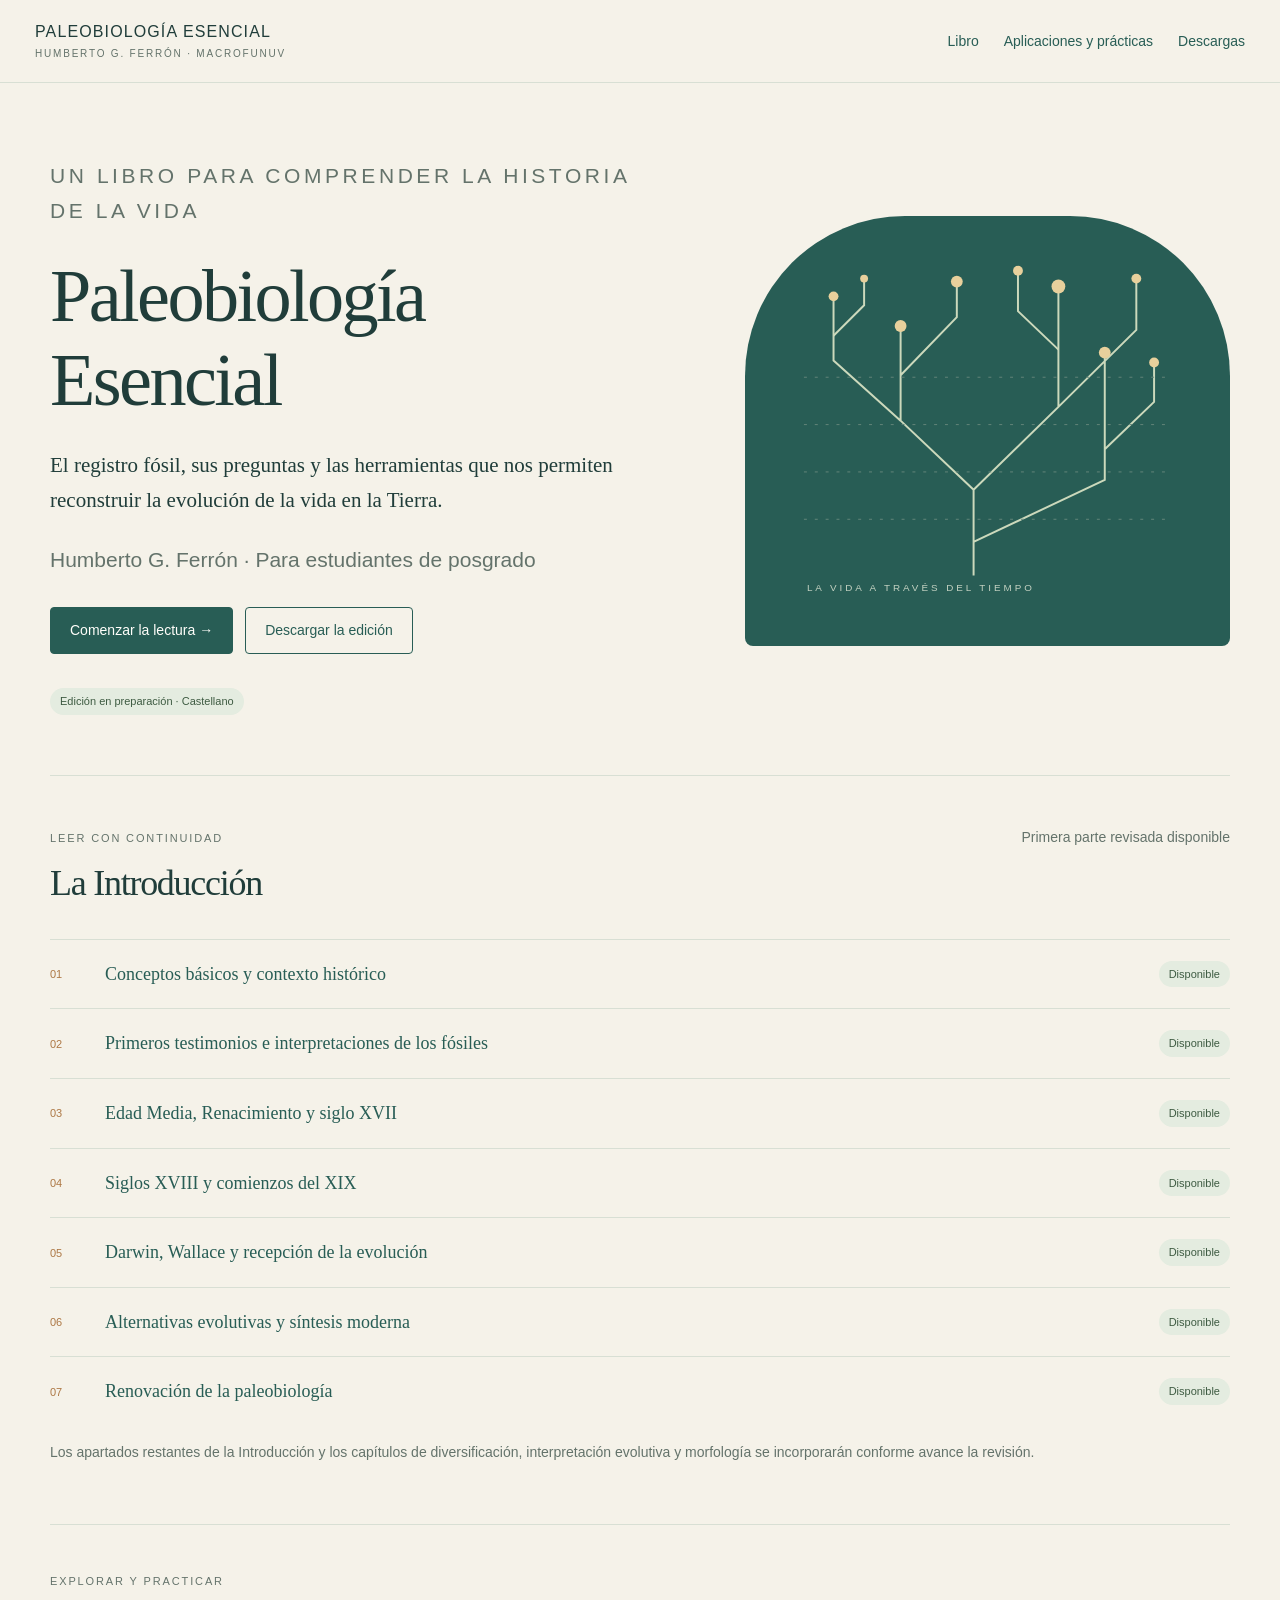
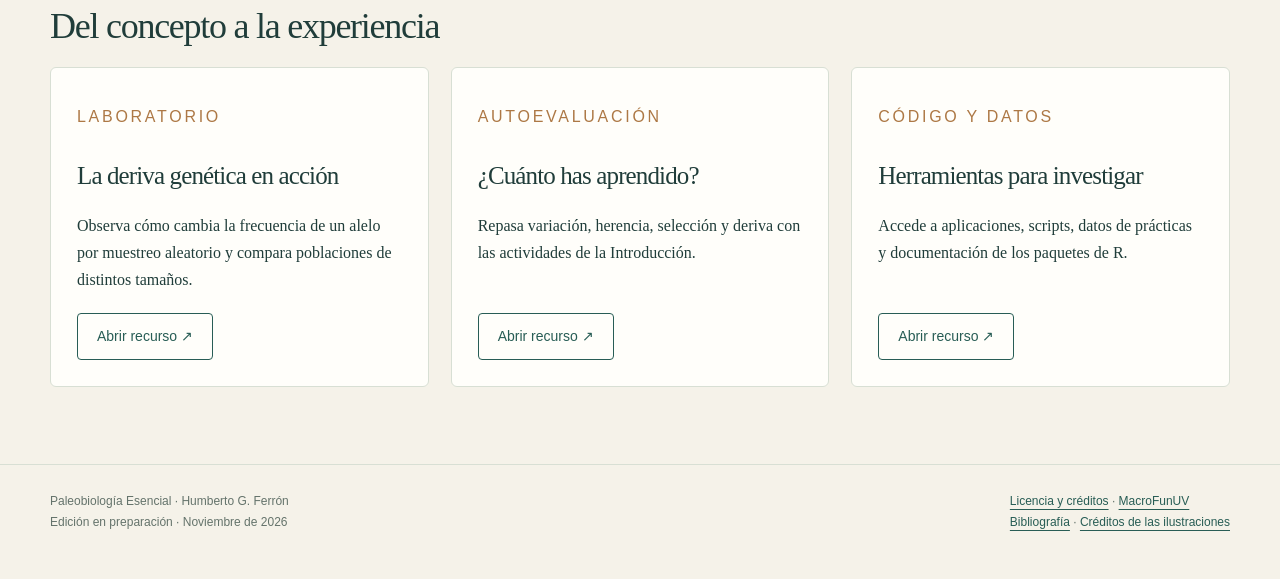
==== portal/index.html @ 77345f2b "Preparar la edición parcial aprobada y el portal docente" ====
<!doctype html><html lang="es"><head><meta charset="utf-8"><meta name="viewport" content="width=device-width,initial-scale=1"><meta name="description" content="Libro abierto de paleobiología de Humberto G. Ferrón para estudiantes de posgrado."><title>Inicio · Paleobiología Esencial</title><link rel="icon" href="assets/marca.svg" type="image/svg+xml"><link rel="stylesheet" href="assets/sitio.css"></head><body><header class="top"><a class="brand" href="index.html">PALEOBIOLOGÍA ESENCIAL<small>HUMBERTO G. FERRÓN · MACROFUNUV</small></a><nav aria-label="Principal"><a href="es/introduccion.html">Libro</a><a href="recursos.html">Aplicaciones y prácticas</a><a href="descargas.html">Descargas</a></nav></header><main class="wrap"><section class="hero"><div><p class="eyebrow">Un libro para comprender la historia de la vida</p><h1>Paleobiología<br>Esencial</h1><p>El registro fósil, sus preguntas y las herramientas que nos permiten reconstruir la evolución de la vida en la Tierra.</p><p class="quiet">Humberto G. Ferrón · Para estudiantes de posgrado</p><div class="actions"><a class="button" href="es/introduccion.html">Comenzar la lectura →</a><a class="button secondary" href="descargas.html">Descargar la edición</a></div><span class="pill">Edición en preparación · Castellano</span></div><div class="hero-art"><svg viewBox="0 0 410 365" role="img" aria-label="Ilustración simbólica de la ramificación de los linajes a través del tiempo"><g fill="none" stroke="#ccd9bc" stroke-width="2"><path d="M191 329V242L117 172V76M191 242L277 158V36M117 172L49 111V46M191 295L324 232V103M277 158L356 80V28M117 126L174 67V31M324 201L374 153V113"/><path d="M49 86L80 55V28M277 100L236 61V20"/></g><g fill="#e8d09c"><circle cx="117" cy="76" r="6"/><circle cx="277" cy="36" r="7"/><circle cx="49" cy="46" r="5"/><circle cx="324" cy="103" r="6"/><circle cx="356" cy="28" r="5"/><circle cx="174" cy="31" r="6"/><circle cx="374" cy="113" r="5"/><circle cx="80" cy="28" r="4"/><circle cx="236" cy="20" r="5"/></g><g stroke="#638579" stroke-width="1"><path d="M19 272H388M19 224H388M19 176H388M19 128H388" stroke-dasharray="3 8"/></g><text x="22" y="345" fill="#c4d2c2" font-family="Arial" font-size="10" letter-spacing="3">LA VIDA A TRAVÉS DEL TIEMPO</text></svg></div></section><section class="section rule"><div class="section-heading"><div><p class="eyebrow">Leer con continuidad</p><h2>La Introducción</h2></div><p class="quiet">Primera parte revisada disponible</p></div><ol class="reading-list"><li><span class="num">01</span><a href="es/introduccion.html#C1-B01.P001">Conceptos básicos y contexto histórico</a><span class="pill">Disponible</span></li><li><span class="num">02</span><a href="es/introduccion.html#C1-B02.P001">Primeros testimonios e interpretaciones de los fósiles</a><span class="pill">Disponible</span></li><li><span class="num">03</span><a href="es/introduccion.html#C1-B03.P001">Edad Media, Renacimiento y siglo XVII</a><span class="pill">Disponible</span></li><li><span class="num">04</span><a href="es/introduccion.html#C1-B04.P001">Siglos XVIII y comienzos del XIX</a><span class="pill">Disponible</span></li><li><span class="num">05</span><a href="es/introduccion.html#C1-B05.P001">Darwin, Wallace y recepción de la evolución</a><span class="pill">Disponible</span></li><li><span class="num">06</span><a href="es/introduccion.html#C1-B06.P001">Alternativas evolutivas y síntesis moderna</a><span class="pill">Disponible</span></li><li><span class="num">07</span><a href="es/introduccion.html#C1-B07.P001">Renovación de la paleobiología</a><span class="pill">Disponible</span></li></ol><p class="quiet">Los apartados restantes de la Introducción y los capítulos de diversificación, interpretación evolutiva y morfología se incorporarán conforme avance la revisión.</p></section><section class="section rule"><p class="eyebrow">Explorar y practicar</p><h2>Del concepto a la experiencia</h2><div class="grid"><article class="card"><p class="eyebrow">Laboratorio</p><h3>La deriva genética en acción</h3><p>Observa cómo cambia la frecuencia de un alelo por muestreo aleatorio y compara poblaciones de distintos tamaños.</p><a class="button secondary" href="laboratorio/deriva.html">Abrir recurso ↗</a></article><article class="card"><p class="eyebrow">Autoevaluación</p><h3>¿Cuánto has aprendido?</h3><p>Repasa variación, herencia, selección y deriva con las actividades de la Introducción.</p><a class="button secondary" href="ejercicios.html">Abrir recurso ↗</a></article><article class="card"><p class="eyebrow">Código y datos</p><h3>Herramientas para investigar</h3><p>Accede a aplicaciones, scripts, datos de prácticas y documentación de los paquetes de R.</p><a class="button secondary" href="recursos.html">Abrir recurso ↗</a></article></div></section></main><footer><div class="wrap"><div>Paleobiología Esencial · Humberto G. Ferrón<br>Edición en preparación · Noviembre de 2026</div><div><a href="es/licencia.html">Licencia y créditos</a> · <a href="https://github.com/MacroFunUV">MacroFunUV</a><br><a href="es/bibliografia.html">Bibliografía</a> · <a href="creditos.html">Créditos de las ilustraciones</a></div></div></footer></body></html>
---- portal/assets/sitio.css ----
:root{--paper:#f5f2e9;--ink:#203d3a;--green:#285d55;--muted:#64736b;--line:#d8dfd4;--ochre:#ad7845;--white:#fffefa}*{box-sizing:border-box}html{scroll-behavior:smooth}body{margin:0;background:var(--paper);color:var(--ink);font:18px/1.7 Georgia,serif}a{color:var(--green);text-underline-offset:4px}button,input,select{font:15px Arial,sans-serif}button,a,input,select{outline-offset:5px}button{cursor:pointer}header.top{max-width:1320px;margin:auto;padding:22px 35px;display:flex;align-items:center;justify-content:space-between;gap:25px;border-bottom:1px solid var(--line)}.brand{color:var(--ink);text-decoration:none;font:16px/1.3 Arial;letter-spacing:.07em}.brand small{display:block;color:var(--muted);font-size:10px;letter-spacing:.18em;margin-top:4px}nav{display:flex;flex-wrap:wrap;gap:25px;font:14px Arial}nav a{text-decoration:none}.wrap{max-width:1250px;margin:auto;padding:0 35px}.eyebrow{font:11px/1.6 Arial;letter-spacing:.17em;text-transform:uppercase;color:var(--muted)}h1,h2,h3{font-weight:400;line-height:1.14;letter-spacing:-.035em}h1{font-size:clamp(42px,5.8vw,78px);margin:18px 0 25px}h2{font-size:36px;margin:15px 0 20px}h3{font-size:25px;margin:12px 0}p{margin:.6em 0 1.2em}.hero{display:grid;grid-template-columns:1.3fr 1fr;gap:65px;align-items:center;padding:64px 0 60px}.hero p{max-width:610px;font-size:21px;line-height:1.65}.hero-art{min-height:370px;background:var(--green);border-radius:160px 160px 8px 8px;padding:35px;display:flex;align-items:center;justify-content:center;position:relative}.hero-art svg{width:100%;max-height:360px}.actions{display:flex;flex-wrap:wrap;gap:12px;margin:30px 0}.button{display:inline-flex;align-items:center;justify-content:center;gap:8px;padding:12px 19px;border-radius:4px;border:1px solid var(--green);background:var(--green);color:var(--white);text-decoration:none;font:14px/1.5 Arial}.button.secondary{background:transparent;color:var(--green)}.pill{display:inline-block;font:11px/1.5 Arial;padding:5px 10px;background:#e4ece0;color:#3e5b42;border-radius:20px}.pill.pending{background:#f0e7d5;color:#806040}.rule{border-top:1px solid var(--line)}.section{padding:42px 0}.section-heading{display:flex;align-items:baseline;justify-content:space-between;gap:25px}.grid{display:grid;grid-template-columns:repeat(3,1fr);gap:22px}.card{background:var(--white);border:1px solid var(--line);border-radius:6px;padding:26px;display:flex;flex-direction:column;align-items:flex-start}.card p{font-size:16px;line-height:1.7}.card .button{margin-top:auto}.card .eyebrow{color:var(--ochre)}.reading-list{margin:15px 0;list-style:none;padding:0}.reading-list li{border-top:1px solid var(--line);padding:19px 0;display:flex;gap:25px;align-items:center}.reading-list .num{font:11px Arial;color:var(--ochre);min-width:30px}.reading-list a{text-decoration:none}.reading-list .pill{margin-left:auto;white-space:nowrap}.quiet{font:14px/1.7 Arial;color:var(--muted)}footer{margin-top:35px;border-top:1px solid var(--line);padding:26px 0 45px;font:12px/1.8 Arial;color:var(--muted)}footer .wrap{display:flex;justify-content:space-between;gap:30px}.page-title{max-width:850px;padding:52px 0 24px}.page-title h1{font-size:52px}.reading{max-width:820px}.note{border-left:3px solid var(--ochre);padding:10px 20px;background:#f0ecdf}.filters{display:flex;gap:13px;flex-wrap:wrap;margin:22px 0}.filters input{padding:13px 15px;min-width:300px;border:1px solid #a8b8ac;border-radius:4px;background:var(--white);flex:1}.filters select{padding:11px;border:1px solid #a8b8ac;background:var(--white);border-radius:4px}.editor-grid{grid-template-columns:repeat(3,1fr)}.editor-card h3{font-size:23px;line-height:1.25}.editor-card .code{font:12px Arial;letter-spacing:.08em;color:var(--muted)}.stats{display:flex;gap:30px;border-block:1px solid var(--line);padding:17px 0;font:14px Arial}.stats span{font-size:27px;display:block;font-family:Georgia;margin-bottom:5px}.controls{display:grid;grid-template-columns:repeat(3,1fr);gap:20px;margin:25px 0}.controls label{font:14px Arial}.controls input{display:block;width:100%;margin-top:12px}.plot{width:100%;background:var(--white);border:1px solid var(--line);border-radius:5px}.result{font:15px/1.7 Arial;min-height:35px}.question{border-top:1px solid var(--line);padding:24px 0}.question label{display:block;font-size:17px;margin:9px 0}.question input{margin-right:12px}.question p{font-size:18px}.feedback{font:15px/1.7 Arial;color:var(--green);margin-top:12px}details{border-top:1px solid var(--line);padding:14px 0}summary{font:15px Arial;cursor:pointer}table{border-collapse:collapse;width:100%;font:14px/1.6 Arial}td,th{font-weight:400;text-align:left;vertical-align:top;border-bottom:1px solid var(--line);padding:12px}.scroll{overflow:auto}@media(max-width:850px){header.top{align-items:flex-start;padding:18px 20px}.wrap{padding:0 20px}nav{gap:12px}.hero{grid-template-columns:1fr;gap:28px;padding:35px 0}.hero-art{min-height:250px;border-radius:90px 90px 6px 6px}.hero-art svg{max-height:240px}.grid,.editor-grid{grid-template-columns:1fr}.section{padding:28px 0}.page-title h1{font-size:40px}.controls{grid-template-columns:1fr}.reading-list li{gap:13px}.reading-list .pill{font-size:10px}.stats{gap:22px}.section-heading{display:block}footer .wrap{display:block}.filters input{min-width:180px}}
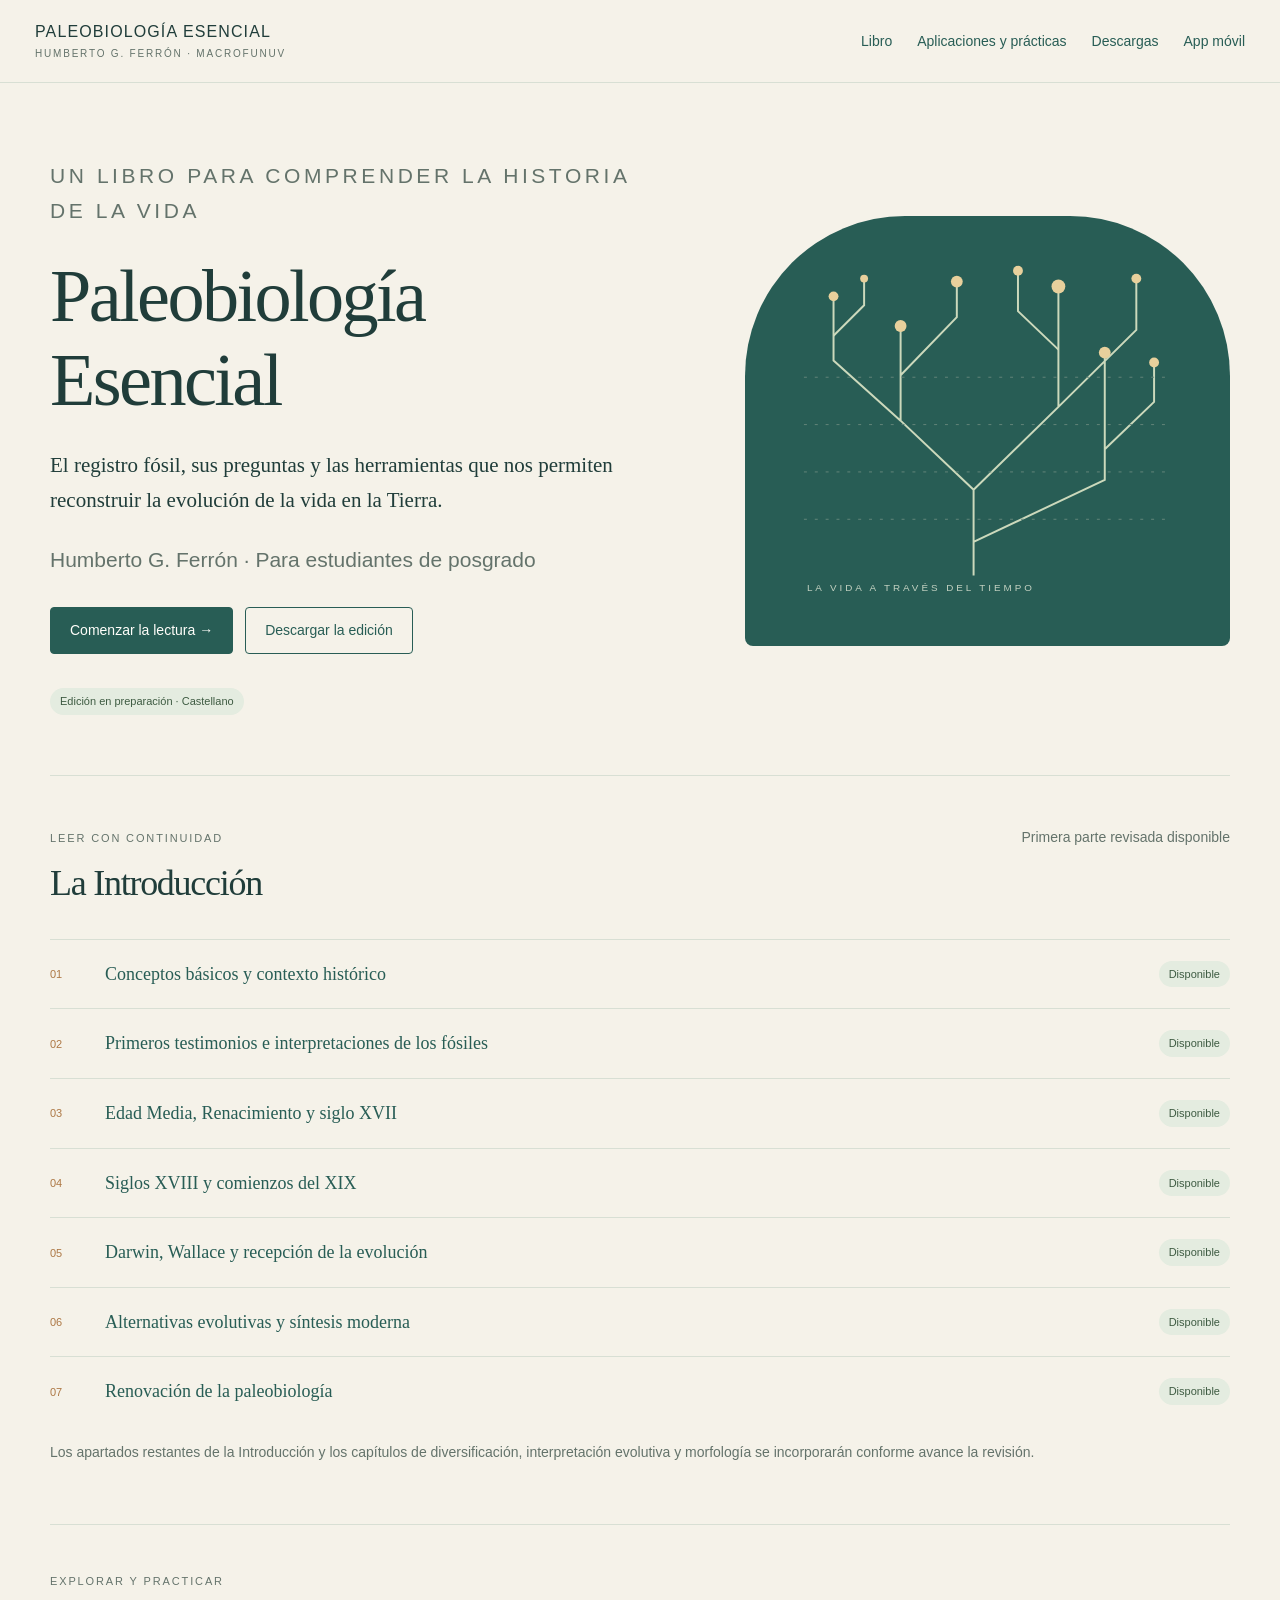
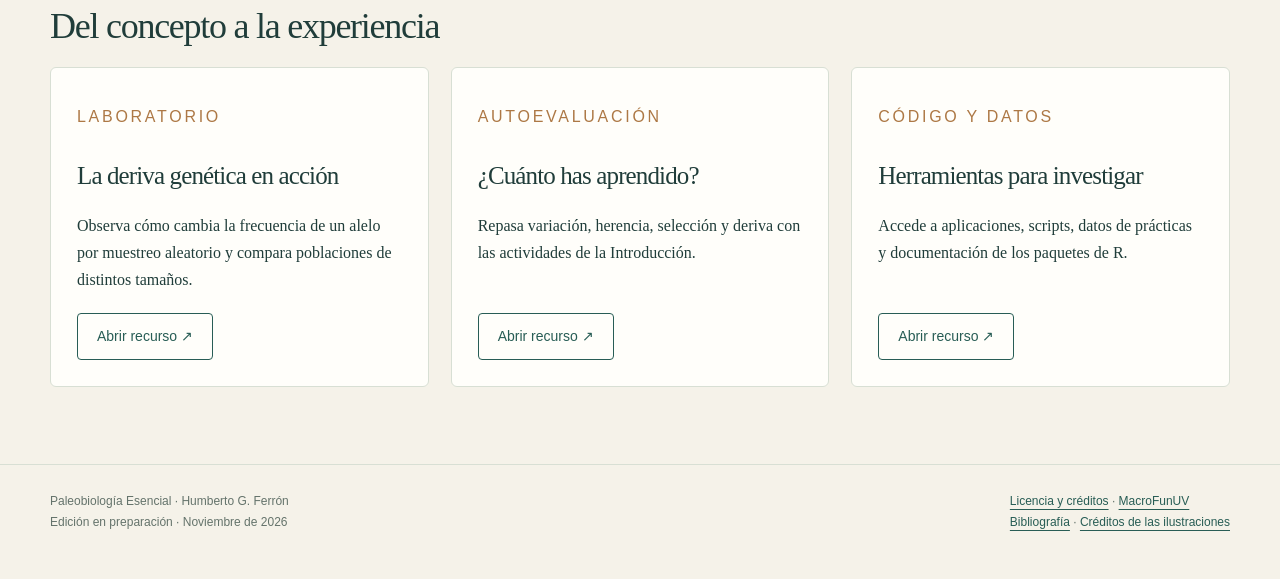
==== commit aa5fdee0: "Añadir aplicación instalable con lectura sin conexión y continuidad por pasajes" ====
--- a/portal/index.html
+++ b/portal/index.html
@@ -1 +1,9 @@
-<!doctype html><html lang="es"><head><meta charset="utf-8"><meta name="viewport" content="width=device-width,initial-scale=1"><meta name="description" content="Libro abierto de paleobiología de Humberto G. Ferrón para estudiantes de posgrado."><title>Inicio · Paleobiología Esencial</title><link rel="icon" href="assets/marca.svg" type="image/svg+xml"><link rel="stylesheet" href="assets/sitio.css"></head><body><header class="top"><a class="brand" href="index.html">PALEOBIOLOGÍA ESENCIAL<small>HUMBERTO G. FERRÓN · MACROFUNUV</small></a><nav aria-label="Principal"><a href="es/introduccion.html">Libro</a><a href="recursos.html">Aplicaciones y prácticas</a><a href="descargas.html">Descargas</a></nav></header><main class="wrap"><section class="hero"><div><p class="eyebrow">Un libro para comprender la historia de la vida</p><h1>Paleobiología<br>Esencial</h1><p>El registro fósil, sus preguntas y las herramientas que nos permiten reconstruir la evolución de la vida en la Tierra.</p><p class="quiet">Humberto G. Ferrón · Para estudiantes de posgrado</p><div class="actions"><a class="button" href="es/introduccion.html">Comenzar la lectura →</a><a class="button secondary" href="descargas.html">Descargar la edición</a></div><span class="pill">Edición en preparación · Castellano</span></div><div class="hero-art"><svg viewBox="0 0 410 365" role="img" aria-label="Ilustración simbólica de la ramificación de los linajes a través del tiempo"><g fill="none" stroke="#ccd9bc" stroke-width="2"><path d="M191 329V242L117 172V76M191 242L277 158V36M117 172L49 111V46M191 295L324 232V103M277 158L356 80V28M117 126L174 67V31M324 201L374 153V113"/><path d="M49 86L80 55V28M277 100L236 61V20"/></g><g fill="#e8d09c"><circle cx="117" cy="76" r="6"/><circle cx="277" cy="36" r="7"/><circle cx="49" cy="46" r="5"/><circle cx="324" cy="103" r="6"/><circle cx="356" cy="28" r="5"/><circle cx="174" cy="31" r="6"/><circle cx="374" cy="113" r="5"/><circle cx="80" cy="28" r="4"/><circle cx="236" cy="20" r="5"/></g><g stroke="#638579" stroke-width="1"><path d="M19 272H388M19 224H388M19 176H388M19 128H388" stroke-dasharray="3 8"/></g><text x="22" y="345" fill="#c4d2c2" font-family="Arial" font-size="10" letter-spacing="3">LA VIDA A TRAVÉS DEL TIEMPO</text></svg></div></section><section class="section rule"><div class="section-heading"><div><p class="eyebrow">Leer con continuidad</p><h2>La Introducción</h2></div><p class="quiet">Primera parte revisada disponible</p></div><ol class="reading-list"><li><span class="num">01</span><a href="es/introduccion.html#C1-B01.P001">Conceptos básicos y contexto histórico</a><span class="pill">Disponible</span></li><li><span class="num">02</span><a href="es/introduccion.html#C1-B02.P001">Primeros testimonios e interpretaciones de los fósiles</a><span class="pill">Disponible</span></li><li><span class="num">03</span><a href="es/introduccion.html#C1-B03.P001">Edad Media, Renacimiento y siglo XVII</a><span class="pill">Disponible</span></li><li><span class="num">04</span><a href="es/introduccion.html#C1-B04.P001">Siglos XVIII y comienzos del XIX</a><span class="pill">Disponible</span></li><li><span class="num">05</span><a href="es/introduccion.html#C1-B05.P001">Darwin, Wallace y recepción de la evolución</a><span class="pill">Disponible</span></li><li><span class="num">06</span><a href="es/introduccion.html#C1-B06.P001">Alternativas evolutivas y síntesis moderna</a><span class="pill">Disponible</span></li><li><span class="num">07</span><a href="es/introduccion.html#C1-B07.P001">Renovación de la paleobiología</a><span class="pill">Disponible</span></li></ol><p class="quiet">Los apartados restantes de la Introducción y los capítulos de diversificación, interpretación evolutiva y morfología se incorporarán conforme avance la revisión.</p></section><section class="section rule"><p class="eyebrow">Explorar y practicar</p><h2>Del concepto a la experiencia</h2><div class="grid"><article class="card"><p class="eyebrow">Laboratorio</p><h3>La deriva genética en acción</h3><p>Observa cómo cambia la frecuencia de un alelo por muestreo aleatorio y compara poblaciones de distintos tamaños.</p><a class="button secondary" href="laboratorio/deriva.html">Abrir recurso ↗</a></article><article class="card"><p class="eyebrow">Autoevaluación</p><h3>¿Cuánto has aprendido?</h3><p>Repasa variación, herencia, selección y deriva con las actividades de la Introducción.</p><a class="button secondary" href="ejercicios.html">Abrir recurso ↗</a></article><article class="card"><p class="eyebrow">Código y datos</p><h3>Herramientas para investigar</h3><p>Accede a aplicaciones, scripts, datos de prácticas y documentación de los paquetes de R.</p><a class="button secondary" href="recursos.html">Abrir recurso ↗</a></article></div></section></main><footer><div class="wrap"><div>Paleobiología Esencial · Humberto G. Ferrón<br>Edición en preparación · Noviembre de 2026</div><div><a href="es/licencia.html">Licencia y créditos</a> · <a href="https://github.com/MacroFunUV">MacroFunUV</a><br><a href="es/bibliografia.html">Bibliografía</a> · <a href="creditos.html">Créditos de las ilustraciones</a></div></div></footer></body></html>+<!doctype html><html lang="es"><head><meta charset="utf-8"><meta name="viewport" content="width=device-width,initial-scale=1"><meta name="description" content="Libro abierto de paleobiología de Humberto G. Ferrón para estudiantes de posgrado."><title>Inicio · Paleobiología Esencial</title><link rel="icon" href="assets/marca.svg" type="image/svg+xml"><link rel="stylesheet" href="assets/sitio.css">
+<!-- paleo-app:start -->
+<link rel="manifest" href="manifest.webmanifest">
+<meta name="theme-color" content="#285d55">
+<link rel="apple-touch-icon" href="assets/app-icon-192.png">
+<link rel="stylesheet" href="assets/app.css">
+<script src="assets/app.js" defer></script>
+<!-- paleo-app:end -->
+</head><body><header class="top"><a class="brand" href="index.html">PALEOBIOLOGÍA ESENCIAL<small>HUMBERTO G. FERRÓN · MACROFUNUV</small></a><nav aria-label="Principal"><a href="es/introduccion.html">Libro</a><a href="recursos.html">Aplicaciones y prácticas</a><a href="descargas.html">Descargas</a><a href="app/">App móvil</a></nav></header><main class="wrap"><section class="hero"><div><p class="eyebrow">Un libro para comprender la historia de la vida</p><h1>Paleobiología<br>Esencial</h1><p>El registro fósil, sus preguntas y las herramientas que nos permiten reconstruir la evolución de la vida en la Tierra.</p><p class="quiet">Humberto G. Ferrón · Para estudiantes de posgrado</p><div class="actions"><a class="button" href="es/introduccion.html">Comenzar la lectura →</a><a class="button secondary" href="descargas.html">Descargar la edición</a></div><span class="pill">Edición en preparación · Castellano</span></div><div class="hero-art"><svg viewBox="0 0 410 365" role="img" aria-label="Ilustración simbólica de la ramificación de los linajes a través del tiempo"><g fill="none" stroke="#ccd9bc" stroke-width="2"><path d="M191 329V242L117 172V76M191 242L277 158V36M117 172L49 111V46M191 295L324 232V103M277 158L356 80V28M117 126L174 67V31M324 201L374 153V113"/><path d="M49 86L80 55V28M277 100L236 61V20"/></g><g fill="#e8d09c"><circle cx="117" cy="76" r="6"/><circle cx="277" cy="36" r="7"/><circle cx="49" cy="46" r="5"/><circle cx="324" cy="103" r="6"/><circle cx="356" cy="28" r="5"/><circle cx="174" cy="31" r="6"/><circle cx="374" cy="113" r="5"/><circle cx="80" cy="28" r="4"/><circle cx="236" cy="20" r="5"/></g><g stroke="#638579" stroke-width="1"><path d="M19 272H388M19 224H388M19 176H388M19 128H388" stroke-dasharray="3 8"/></g><text x="22" y="345" fill="#c4d2c2" font-family="Arial" font-size="10" letter-spacing="3">LA VIDA A TRAVÉS DEL TIEMPO</text></svg></div></section><section class="section rule"><div class="section-heading"><div><p class="eyebrow">Leer con continuidad</p><h2>La Introducción</h2></div><p class="quiet">Primera parte revisada disponible</p></div><ol class="reading-list"><li><span class="num">01</span><a href="es/introduccion.html#C1-B01.P001">Conceptos básicos y contexto histórico</a><span class="pill">Disponible</span></li><li><span class="num">02</span><a href="es/introduccion.html#C1-B02.P001">Primeros testimonios e interpretaciones de los fósiles</a><span class="pill">Disponible</span></li><li><span class="num">03</span><a href="es/introduccion.html#C1-B03.P001">Edad Media, Renacimiento y siglo XVII</a><span class="pill">Disponible</span></li><li><span class="num">04</span><a href="es/introduccion.html#C1-B04.P001">Siglos XVIII y comienzos del XIX</a><span class="pill">Disponible</span></li><li><span class="num">05</span><a href="es/introduccion.html#C1-B05.P001">Darwin, Wallace y recepción de la evolución</a><span class="pill">Disponible</span></li><li><span class="num">06</span><a href="es/introduccion.html#C1-B06.P001">Alternativas evolutivas y síntesis moderna</a><span class="pill">Disponible</span></li><li><span class="num">07</span><a href="es/introduccion.html#C1-B07.P001">Renovación de la paleobiología</a><span class="pill">Disponible</span></li></ol><p class="quiet">Los apartados restantes de la Introducción y los capítulos de diversificación, interpretación evolutiva y morfología se incorporarán conforme avance la revisión.</p></section><section class="section rule"><p class="eyebrow">Explorar y practicar</p><h2>Del concepto a la experiencia</h2><div class="grid"><article class="card"><p class="eyebrow">Laboratorio</p><h3>La deriva genética en acción</h3><p>Observa cómo cambia la frecuencia de un alelo por muestreo aleatorio y compara poblaciones de distintos tamaños.</p><a class="button secondary" href="laboratorio/deriva.html">Abrir recurso ↗</a></article><article class="card"><p class="eyebrow">Autoevaluación</p><h3>¿Cuánto has aprendido?</h3><p>Repasa variación, herencia, selección y deriva con las actividades de la Introducción.</p><a class="button secondary" href="ejercicios.html">Abrir recurso ↗</a></article><article class="card"><p class="eyebrow">Código y datos</p><h3>Herramientas para investigar</h3><p>Accede a aplicaciones, scripts, datos de prácticas y documentación de los paquetes de R.</p><a class="button secondary" href="recursos.html">Abrir recurso ↗</a></article></div></section></main><footer><div class="wrap"><div>Paleobiología Esencial · Humberto G. Ferrón<br>Edición en preparación · Noviembre de 2026</div><div><a href="es/licencia.html">Licencia y créditos</a> · <a href="https://github.com/MacroFunUV">MacroFunUV</a><br><a href="es/bibliografia.html">Bibliografía</a> · <a href="creditos.html">Créditos de las ilustraciones</a></div></div></footer></body></html>
--- a/portal/assets/app.css
+++ b/portal/assets/app.css
@@ -0,0 +1,3 @@
+:root{--app-paper:#fcfbf7;--app-ink:#243e37;--app-green:#285d55;--app-soft:#edf1e7;--app-line:#d6dfd0;--app-muted:#63756a;--app-gold:#e6d3aa}.mobile-app{margin:0;background:var(--app-paper);color:var(--app-ink);font:17px/1.65 Georgia,serif}.mobile-app *{box-sizing:border-box}.mobile-app [hidden]{display:none!important}.app-shell{max-width:980px;margin:auto}.app-header{display:flex;align-items:center;justify-content:space-between;gap:20px;padding:24px 28px;border-bottom:1px solid var(--app-line)}.app-brand{display:flex;align-items:center;gap:12px;color:var(--app-ink);text-decoration:none;font-size:21px;line-height:1.25}.app-brand img{flex:none;border-radius:12px}.app-brand small{display:block;font:9px/1.7 Arial,sans-serif;letter-spacing:.14em;color:var(--app-muted);margin-top:4px}.app-web-link{font:12px/1.4 Arial,sans-serif;color:var(--app-green);white-space:nowrap}.app-main{padding:26px 28px 34px}.app-main h1,.app-main h2,.app-main h3{font-weight:normal;line-height:1.2;margin:0}.app-main h1{font-size:48px;letter-spacing:-.025em;margin:12px 0 18px}.app-main h2{font-size:27px}.app-main h3{font-size:21px}.app-main p{margin:12px 0}.app-welcome{padding:13px 0 27px;max-width:650px}.app-welcome>p:not(.app-eyebrow):not(.app-status){max-width:48ch;color:var(--app-muted)}.app-eyebrow{font:10px/1.5 Arial,sans-serif;letter-spacing:.14em;text-transform:uppercase;color:var(--app-muted);margin:0!important}.app-install-row{display:flex;align-items:center;gap:20px;margin-top:24px;flex-wrap:wrap}.app-button{display:inline-flex;align-items:center;justify-content:center;gap:15px;min-height:46px;border:1px solid var(--app-green);border-radius:7px;padding:11px 18px;background:var(--app-green);color:#fff;text-decoration:none;font:14px/1.4 Arial,sans-serif;cursor:pointer;text-align:center}.app-button:disabled{opacity:.55;cursor:default}.app-text-link,.app-text-button{font:13px/1.5 Arial,sans-serif;color:var(--app-green)}.app-text-button{border:0;background:transparent;padding:10px 0;cursor:pointer;text-decoration:underline}.app-status{font:13px/1.6 Arial,sans-serif;color:var(--app-muted);min-height:1.6em}.app-resume{background:var(--app-green);color:var(--app-paper);padding:28px;border-radius:12px;display:flex;align-items:center;gap:24px;justify-content:space-between}.app-resume .app-eyebrow{color:#cfddc7}.app-resume h2{font-size:27px;margin-top:10px;max-width:26ch}.app-resume p:not(.app-eyebrow){color:#e0e7da;font-size:15px;max-width:48ch}.app-button-light{background:var(--app-paper);color:var(--app-green);border-color:var(--app-paper);flex:none}.app-section{margin-top:36px}.app-section-heading{display:flex;align-items:center;justify-content:space-between;gap:15px;margin-bottom:17px}.app-small{font:12px/1.7 Arial,sans-serif;color:var(--app-muted)}.app-tiles{display:grid;grid-template-columns:repeat(2,minmax(0,1fr));gap:13px}.app-tile{display:block;background:#f1f3eb;border:1px solid var(--app-line);border-radius:10px;padding:22px;text-decoration:none;color:var(--app-ink)}.app-tile:hover{border-color:#7e9b87;background:#ebefe3}.app-tile p{font-size:15px;color:var(--app-muted);margin:9px 0 12px}.app-tile-icon{display:inline-flex;align-items:center;justify-content:center;width:32px;height:32px;border:1px solid #afc3ae;border-radius:50%;font:20px Georgia,serif;color:var(--app-green);margin-bottom:16px}.app-tile-dots{font-size:11px;letter-spacing:-1px}.app-blocks{list-style:none;margin:0;padding:0;border-top:1px solid var(--app-line);counter-reset:app-block}.app-blocks li{counter-increment:app-block;display:flex;align-items:baseline;gap:17px;border-bottom:1px solid var(--app-line);padding:17px 0}.app-blocks li:before{content:counter(app-block,decimal-leading-zero);font:11px Arial,sans-serif;color:#8d9f8e;flex:none}.app-blocks a{color:var(--app-ink);text-decoration:none;font-size:17px;line-height:1.5}.app-blocks a:hover{text-decoration:underline}.app-offline-card{border:1px solid var(--app-line);padding:25px;border-radius:12px;margin-top:34px;background:#f7f6ee}.app-tag{font:10px Arial,sans-serif;padding:6px 9px;border:1px solid #b9c9b3;border-radius:30px;color:var(--app-green);white-space:nowrap}.app-offline-actions{display:flex;gap:20px;align-items:center;flex-wrap:wrap;margin-top:20px}.app-offline-card progress{display:block;width:100%;height:9px;accent-color:var(--app-green);margin-top:20px}.app-help{border-block:1px solid var(--app-line);padding:18px 0;margin-top:30px}.app-help summary{cursor:pointer;color:var(--app-green);font-size:17px}.app-help p{font-size:15px}.app-device-note{font:12px/1.7 Arial,sans-serif;color:var(--app-muted);margin-top:20px!important}.app-footer{padding:0 28px 26px;font:11px/1.7 Arial,sans-serif;color:var(--app-muted)}.app-footer a{color:var(--app-green)}.app-bottom-nav{display:none}.app-offline-page{max-width:620px;margin:8vh auto}.app-offline-page h1{font-size:40px}.mobile-app a:focus-visible,.mobile-app button:focus-visible,.mobile-app summary:focus-visible{outline:3px solid #ac8236;outline-offset:4px}.paleo-offline-notice{font:13px/1.6 Arial,sans-serif;background:#edf1e7;color:#2e5e55;padding:11px 18px;border-bottom:1px solid #c6d3bd;text-align:center}.paleo-offline-notice a{color:inherit}.paleo-app-download{margin-bottom:25px}.paleo-app-download h2{font-weight:normal}
+@media(max-width:650px){.app-header{padding:17px 20px;gap:12px}.app-web-link{font-size:11px}.app-brand{font-size:19px}.app-brand img{width:40px;height:40px}.app-main{padding:19px 20px 30px}.app-main h1{font-size:37px}.app-welcome{padding-top:9px;padding-bottom:20px}.app-resume{padding:23px;display:block}.app-resume h2{font-size:26px}.app-resume .app-button{margin-top:12px;width:100%}.app-section{margin-top:30px}.app-main h2{font-size:25px}.app-section-heading{align-items:baseline}.app-tiles{gap:10px}.app-tile{padding:17px 14px}.app-tile h3{font-size:20px}.app-tile p{font-size:14px}.app-tile .app-small{font-size:11px}.app-offline-card{padding:21px 18px}.app-bottom-nav{position:fixed;bottom:0;left:0;right:0;z-index:1020;display:flex;justify-content:space-around;gap:4px;background:#fcfbf7f5;border-top:1px solid var(--app-line);padding:8px 10px calc(8px + env(safe-area-inset-bottom));backdrop-filter:blur(10px)}.app-bottom-nav a{font:12px/1.5 Arial,sans-serif;color:var(--app-muted);text-decoration:none;padding:9px 12px;min-height:36px}.app-bottom-nav a[aria-current]{background:var(--app-soft);border-radius:7px;color:var(--app-green)}.app-footer{padding:0 20px calc(90px + env(safe-area-inset-bottom))}.app-install-row{gap:16px}.app-offline-page h1{font-size:34px}.app-offline-page{margin-top:3vh}.app-header{padding-top:calc(17px + env(safe-area-inset-top))}}
+@media(prefers-reduced-motion:reduce){.mobile-app *{scroll-behavior:auto!important}}@media print{.app-bottom-nav,.app-install-row,.app-offline-actions,.paleo-offline-notice{display:none!important}}
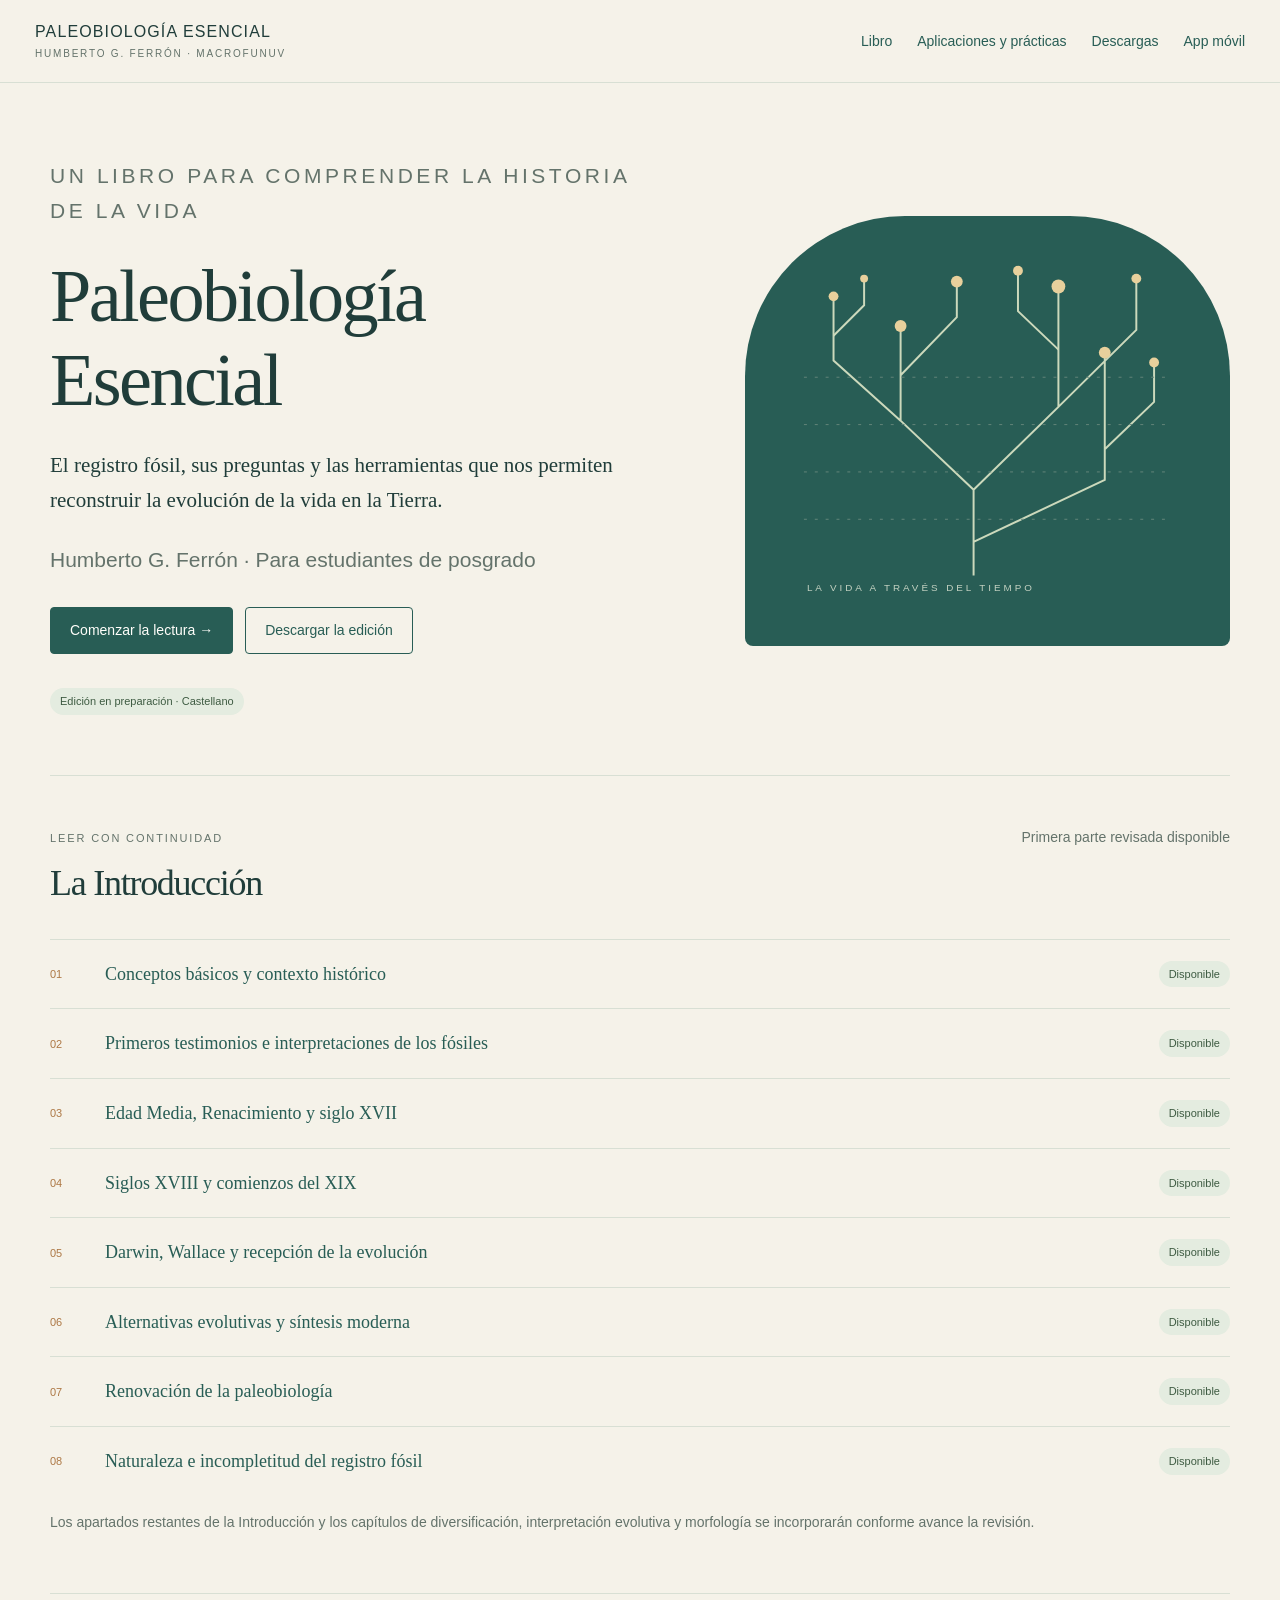
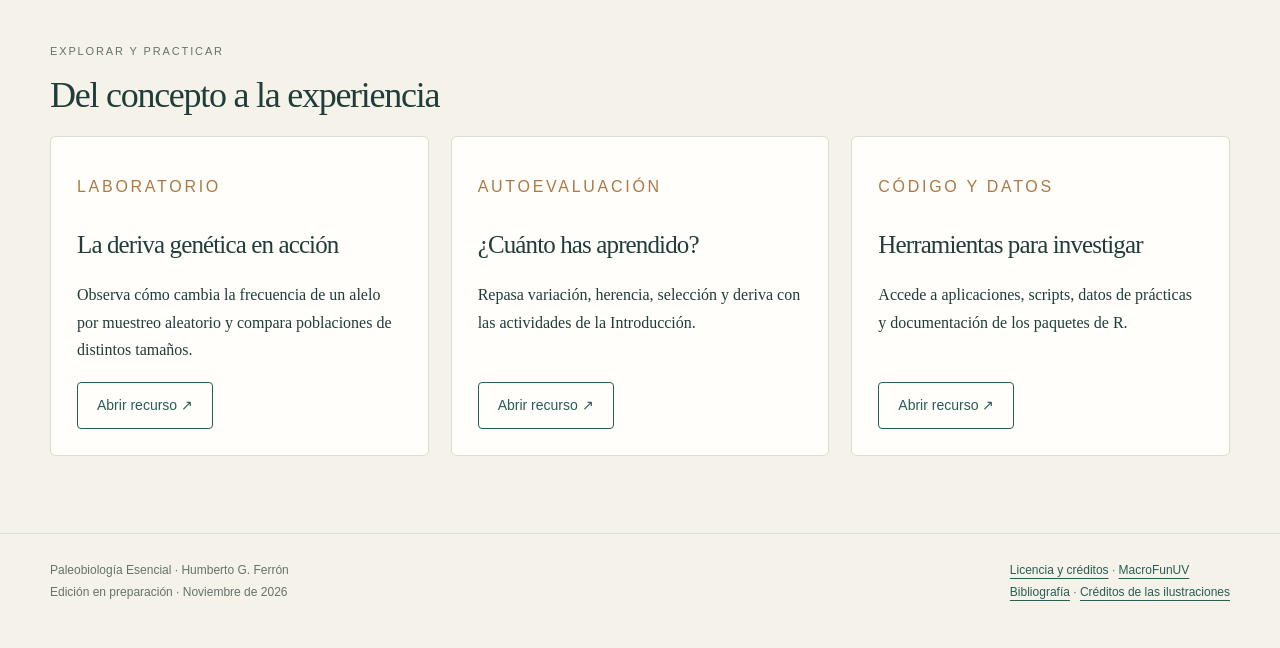
==== commit 274fe3bb: "Publicar bloque 8 aceptado y preparar sus tres tutores" ====
--- a/portal/index.html
+++ b/portal/index.html
@@ -6,4 +6,4 @@
 <link rel="stylesheet" href="assets/app.css">
 <script src="assets/app.js" defer></script>
 <!-- paleo-app:end -->
-</head><body><header class="top"><a class="brand" href="index.html">PALEOBIOLOGÍA ESENCIAL<small>HUMBERTO G. FERRÓN · MACROFUNUV</small></a><nav aria-label="Principal"><a href="es/introduccion.html">Libro</a><a href="recursos.html">Aplicaciones y prácticas</a><a href="descargas.html">Descargas</a><a href="app/">App móvil</a></nav></header><main class="wrap"><section class="hero"><div><p class="eyebrow">Un libro para comprender la historia de la vida</p><h1>Paleobiología<br>Esencial</h1><p>El registro fósil, sus preguntas y las herramientas que nos permiten reconstruir la evolución de la vida en la Tierra.</p><p class="quiet">Humberto G. Ferrón · Para estudiantes de posgrado</p><div class="actions"><a class="button" href="es/introduccion.html">Comenzar la lectura →</a><a class="button secondary" href="descargas.html">Descargar la edición</a></div><span class="pill">Edición en preparación · Castellano</span></div><div class="hero-art"><svg viewBox="0 0 410 365" role="img" aria-label="Ilustración simbólica de la ramificación de los linajes a través del tiempo"><g fill="none" stroke="#ccd9bc" stroke-width="2"><path d="M191 329V242L117 172V76M191 242L277 158V36M117 172L49 111V46M191 295L324 232V103M277 158L356 80V28M117 126L174 67V31M324 201L374 153V113"/><path d="M49 86L80 55V28M277 100L236 61V20"/></g><g fill="#e8d09c"><circle cx="117" cy="76" r="6"/><circle cx="277" cy="36" r="7"/><circle cx="49" cy="46" r="5"/><circle cx="324" cy="103" r="6"/><circle cx="356" cy="28" r="5"/><circle cx="174" cy="31" r="6"/><circle cx="374" cy="113" r="5"/><circle cx="80" cy="28" r="4"/><circle cx="236" cy="20" r="5"/></g><g stroke="#638579" stroke-width="1"><path d="M19 272H388M19 224H388M19 176H388M19 128H388" stroke-dasharray="3 8"/></g><text x="22" y="345" fill="#c4d2c2" font-family="Arial" font-size="10" letter-spacing="3">LA VIDA A TRAVÉS DEL TIEMPO</text></svg></div></section><section class="section rule"><div class="section-heading"><div><p class="eyebrow">Leer con continuidad</p><h2>La Introducción</h2></div><p class="quiet">Primera parte revisada disponible</p></div><ol class="reading-list"><li><span class="num">01</span><a href="es/introduccion.html#C1-B01.P001">Conceptos básicos y contexto histórico</a><span class="pill">Disponible</span></li><li><span class="num">02</span><a href="es/introduccion.html#C1-B02.P001">Primeros testimonios e interpretaciones de los fósiles</a><span class="pill">Disponible</span></li><li><span class="num">03</span><a href="es/introduccion.html#C1-B03.P001">Edad Media, Renacimiento y siglo XVII</a><span class="pill">Disponible</span></li><li><span class="num">04</span><a href="es/introduccion.html#C1-B04.P001">Siglos XVIII y comienzos del XIX</a><span class="pill">Disponible</span></li><li><span class="num">05</span><a href="es/introduccion.html#C1-B05.P001">Darwin, Wallace y recepción de la evolución</a><span class="pill">Disponible</span></li><li><span class="num">06</span><a href="es/introduccion.html#C1-B06.P001">Alternativas evolutivas y síntesis moderna</a><span class="pill">Disponible</span></li><li><span class="num">07</span><a href="es/introduccion.html#C1-B07.P001">Renovación de la paleobiología</a><span class="pill">Disponible</span></li></ol><p class="quiet">Los apartados restantes de la Introducción y los capítulos de diversificación, interpretación evolutiva y morfología se incorporarán conforme avance la revisión.</p></section><section class="section rule"><p class="eyebrow">Explorar y practicar</p><h2>Del concepto a la experiencia</h2><div class="grid"><article class="card"><p class="eyebrow">Laboratorio</p><h3>La deriva genética en acción</h3><p>Observa cómo cambia la frecuencia de un alelo por muestreo aleatorio y compara poblaciones de distintos tamaños.</p><a class="button secondary" href="laboratorio/deriva.html">Abrir recurso ↗</a></article><article class="card"><p class="eyebrow">Autoevaluación</p><h3>¿Cuánto has aprendido?</h3><p>Repasa variación, herencia, selección y deriva con las actividades de la Introducción.</p><a class="button secondary" href="ejercicios.html">Abrir recurso ↗</a></article><article class="card"><p class="eyebrow">Código y datos</p><h3>Herramientas para investigar</h3><p>Accede a aplicaciones, scripts, datos de prácticas y documentación de los paquetes de R.</p><a class="button secondary" href="recursos.html">Abrir recurso ↗</a></article></div></section></main><footer><div class="wrap"><div>Paleobiología Esencial · Humberto G. Ferrón<br>Edición en preparación · Noviembre de 2026</div><div><a href="es/licencia.html">Licencia y créditos</a> · <a href="https://github.com/MacroFunUV">MacroFunUV</a><br><a href="es/bibliografia.html">Bibliografía</a> · <a href="creditos.html">Créditos de las ilustraciones</a></div></div></footer></body></html>+</head><body><header class="top"><a class="brand" href="index.html">PALEOBIOLOGÍA ESENCIAL<small>HUMBERTO G. FERRÓN · MACROFUNUV</small></a><nav aria-label="Principal"><a href="es/introduccion.html">Libro</a><a href="recursos.html">Aplicaciones y prácticas</a><a href="descargas.html">Descargas</a><a href="app/">App móvil</a></nav></header><main class="wrap"><section class="hero"><div><p class="eyebrow">Un libro para comprender la historia de la vida</p><h1>Paleobiología<br>Esencial</h1><p>El registro fósil, sus preguntas y las herramientas que nos permiten reconstruir la evolución de la vida en la Tierra.</p><p class="quiet">Humberto G. Ferrón · Para estudiantes de posgrado</p><div class="actions"><a class="button" href="es/introduccion.html">Comenzar la lectura →</a><a class="button secondary" href="descargas.html">Descargar la edición</a></div><span class="pill">Edición en preparación · Castellano</span></div><div class="hero-art"><svg viewBox="0 0 410 365" role="img" aria-label="Ilustración simbólica de la ramificación de los linajes a través del tiempo"><g fill="none" stroke="#ccd9bc" stroke-width="2"><path d="M191 329V242L117 172V76M191 242L277 158V36M117 172L49 111V46M191 295L324 232V103M277 158L356 80V28M117 126L174 67V31M324 201L374 153V113"/><path d="M49 86L80 55V28M277 100L236 61V20"/></g><g fill="#e8d09c"><circle cx="117" cy="76" r="6"/><circle cx="277" cy="36" r="7"/><circle cx="49" cy="46" r="5"/><circle cx="324" cy="103" r="6"/><circle cx="356" cy="28" r="5"/><circle cx="174" cy="31" r="6"/><circle cx="374" cy="113" r="5"/><circle cx="80" cy="28" r="4"/><circle cx="236" cy="20" r="5"/></g><g stroke="#638579" stroke-width="1"><path d="M19 272H388M19 224H388M19 176H388M19 128H388" stroke-dasharray="3 8"/></g><text x="22" y="345" fill="#c4d2c2" font-family="Arial" font-size="10" letter-spacing="3">LA VIDA A TRAVÉS DEL TIEMPO</text></svg></div></section><section class="section rule"><div class="section-heading"><div><p class="eyebrow">Leer con continuidad</p><h2>La Introducción</h2></div><p class="quiet">Primera parte revisada disponible</p></div><ol class="reading-list"><li><span class="num">01</span><a href="es/introduccion.html#C1-B01.P001">Conceptos básicos y contexto histórico</a><span class="pill">Disponible</span></li><li><span class="num">02</span><a href="es/introduccion.html#C1-B02.P001">Primeros testimonios e interpretaciones de los fósiles</a><span class="pill">Disponible</span></li><li><span class="num">03</span><a href="es/introduccion.html#C1-B03.P001">Edad Media, Renacimiento y siglo XVII</a><span class="pill">Disponible</span></li><li><span class="num">04</span><a href="es/introduccion.html#C1-B04.P001">Siglos XVIII y comienzos del XIX</a><span class="pill">Disponible</span></li><li><span class="num">05</span><a href="es/introduccion.html#C1-B05.P001">Darwin, Wallace y recepción de la evolución</a><span class="pill">Disponible</span></li><li><span class="num">06</span><a href="es/introduccion.html#C1-B06.P001">Alternativas evolutivas y síntesis moderna</a><span class="pill">Disponible</span></li><li><span class="num">07</span><a href="es/introduccion.html#C1-B07.P001">Renovación de la paleobiología</a><span class="pill">Disponible</span></li><li><span class="num">08</span><a href="es/introduccion.html#C1-B08.P001">Naturaleza e incompletitud del registro fósil</a><span class="pill">Disponible</span></li></ol><p class="quiet">Los apartados restantes de la Introducción y los capítulos de diversificación, interpretación evolutiva y morfología se incorporarán conforme avance la revisión.</p></section><section class="section rule"><p class="eyebrow">Explorar y practicar</p><h2>Del concepto a la experiencia</h2><div class="grid"><article class="card"><p class="eyebrow">Laboratorio</p><h3>La deriva genética en acción</h3><p>Observa cómo cambia la frecuencia de un alelo por muestreo aleatorio y compara poblaciones de distintos tamaños.</p><a class="button secondary" href="laboratorio/deriva.html">Abrir recurso ↗</a></article><article class="card"><p class="eyebrow">Autoevaluación</p><h3>¿Cuánto has aprendido?</h3><p>Repasa variación, herencia, selección y deriva con las actividades de la Introducción.</p><a class="button secondary" href="ejercicios.html">Abrir recurso ↗</a></article><article class="card"><p class="eyebrow">Código y datos</p><h3>Herramientas para investigar</h3><p>Accede a aplicaciones, scripts, datos de prácticas y documentación de los paquetes de R.</p><a class="button secondary" href="recursos.html">Abrir recurso ↗</a></article></div></section></main><footer><div class="wrap"><div>Paleobiología Esencial · Humberto G. Ferrón<br>Edición en preparación · Noviembre de 2026</div><div><a href="es/licencia.html">Licencia y créditos</a> · <a href="https://github.com/MacroFunUV">MacroFunUV</a><br><a href="es/bibliografia.html">Bibliografía</a> · <a href="creditos.html">Créditos de las ilustraciones</a></div></div></footer></body></html>
